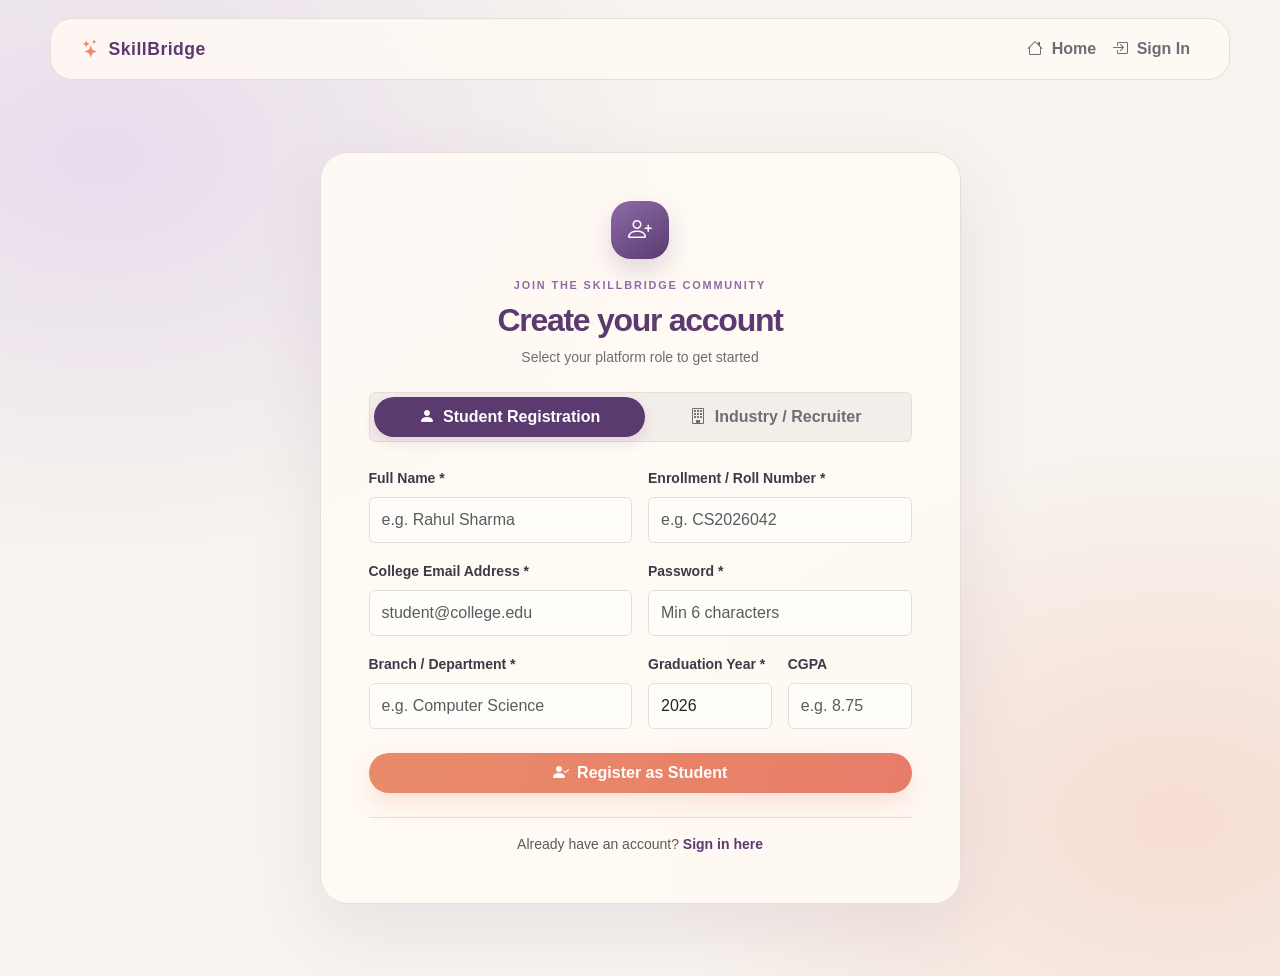
==== frontend/pages/register.html @ 31615688 "Code Push" ====
<!DOCTYPE html>
<html lang="en">
<head>
    <meta charset="UTF-8">
    <meta name="viewport" content="width=device-width, initial-scale=1.0">
    <title>Create Account - College Placement & Career Development Platform</title>
    <!-- Bootstrap 5 CSS -->
    <link href="https://cdn.jsdelivr.net/npm/bootstrap@5.3.3/dist/css/bootstrap.min.css" rel="stylesheet">
    <!-- Bootstrap Icons -->
    <link href="https://cdn.jsdelivr.net/npm/bootstrap-icons@1.11.3/font/bootstrap-icons.css" rel="stylesheet">
    <link rel="stylesheet" href="../css/style.css">
    <style>
        :root { --auth-bg:#f7f3ee; --auth-surface:#fffaf6; --auth-plum:#5b3a70; --auth-mauve:#8e6ba8; --auth-coral:#e98b6a; --auth-muted:#746a75; --auth-border:#e7ddd8; }
        body.auth-page { color:#28232a; background:radial-gradient(ellipse at 8% 16%,#e7dced 0,transparent 34%),radial-gradient(ellipse at 92% 84%,#f6ddd3 0,transparent 32%),var(--auth-bg)!important; }
        .auth-nav { width:min(1180px,calc(100% - 32px)); margin:18px auto 0; padding:10px 18px; border:1px solid #e6dcd8; border-radius:22px; background:#fffaf4dc!important; backdrop-filter:blur(16px); }
        .auth-nav .navbar-brand { color:var(--auth-plum)!important; font-size:1.1rem; }
        .auth-nav .navbar-brand i { color:var(--auth-coral); }
        .auth-nav .nav-link { color:var(--auth-muted)!important; font-weight:600; }
        .auth-nav .nav-link:hover { color:var(--auth-plum)!important; }
        .auth-main { flex:1; }
        .auth-main > .row { min-height:calc(100vh - 100px); align-items:center; }
        .auth-card { overflow:hidden; border:1px solid #e8ded9!important; border-radius:28px!important; background:#fffaf5ed; box-shadow:0 24px 70px #5b3a7017!important; }
        .auth-card .card-body { padding:clamp(1.5rem,5vw,3rem)!important; }
        .auth-mark { display:grid; place-items:center; width:58px; height:58px; margin:0 auto 18px; border-radius:20px; color:#fff; background:linear-gradient(145deg,var(--auth-mauve),var(--auth-plum)); box-shadow:0 12px 26px #5b3a702e; font-size:1.5rem; }
        .auth-eyebrow { color:var(--auth-mauve); font-size:.68rem; letter-spacing:.17em; font-weight:800; }
        .auth-card h1 { color:var(--auth-plum); letter-spacing:-.04em; }
        .auth-card p { color:var(--auth-muted)!important; }
        .auth-card .form-label { color:#403747; }
        .auth-card .form-control { min-height:46px; border-color:var(--auth-border); background:#fffdfa; }
        .auth-card .form-control:focus { border-color:var(--auth-mauve); box-shadow:0 0 0 .22rem #8e6ba826; }
        .auth-primary { border:0!important; border-radius:999px!important; color:white!important; background:linear-gradient(100deg,var(--auth-coral),#e77d69)!important; box-shadow:0 10px 24px #e98b6a38; }
        .auth-card .btn-success { border:0; border-radius:999px; background:linear-gradient(100deg,var(--auth-plum),var(--auth-mauve)); }
        .auth-card .nav-pills { border:1px solid var(--auth-border)!important; background:#f4eeea!important; }
        .auth-card .nav-pills .nav-link { color:var(--auth-muted); border-radius:999px; }
        .auth-card .nav-pills .nav-link.active { color:#fff; background:var(--auth-plum); box-shadow:0 5px 14px #5b3a7026; }
        .auth-card .alert-warning { color:#674f3f; background:#fbf1e5; border-color:#f0ddc5; }
        .auth-card a:not(.btn) { color:var(--auth-plum)!important; }
        .auth-card .border-top { border-color:var(--auth-border)!important; }
        @media(max-width:575px) { .auth-nav { margin-top:10px; } }
    </style>
</head>
<body class="auth-page auth-register">

    <!-- Header Navigation -->
    <nav class="navbar navbar-expand-lg auth-nav">
        <div class="container">
            <a class="navbar-brand fw-bold" href="../index.html">
                <i class="bi bi-stars me-2"></i>SkillBridge
            </a>
            <div class="navbar-nav ms-auto">
                <a class="nav-link" href="../index.html"><i class="bi bi-house me-1"></i> Home</a>
                <a class="nav-link" href="login.html"><i class="bi bi-box-arrow-in-right me-1"></i> Sign In</a>
            </div>
        </div>
    </nav>

    <main class="container auth-main py-5">
        <div class="row justify-content-center">
            <div class="col-lg-8 col-xl-7">
                <div class="card auth-card">
                    <div class="card-body p-4 p-md-5">
                        <div class="text-center mb-4">
                            <div class="auth-mark"><i class="bi bi-person-plus"></i></div>
                            <div class="auth-eyebrow mb-2">JOIN THE SKILLBRIDGE COMMUNITY</div>
                            <h1 class="h2 fw-bold">Create your account</h1>
                            <p class="text-muted small">Select your platform role to get started</p>
                        </div>

                        <!-- Feedback Alert -->
                        <div id="alert-box" class="alert d-none small mb-4" role="alert"></div>

                        <!-- Role Selection Tabs -->
                        <ul class="nav nav-pills nav-fill mb-4 p-1 bg-light rounded border" id="roleTabs" role="tablist">
                            <li class="nav-item" role="presentation">
                                <button class="nav-link active fw-semibold" id="student-tab" data-bs-toggle="pill" data-bs-target="#student-pane" type="button" role="tab">
                                    <i class="bi bi-person-fill me-1"></i> Student Registration
                                </button>
                            </li>
                            <li class="nav-item" role="presentation">
                                <button class="nav-link fw-semibold" id="industry-tab" data-bs-toggle="pill" data-bs-target="#industry-pane" type="button" role="tab">
                                    <i class="bi bi-building me-1"></i> Industry / Recruiter
                                </button>
                            </li>
                        </ul>

                        <div class="tab-content" id="roleTabContent">
                            <!-- Student Form -->
                            <div class="tab-pane fade show active" id="student-pane" role="tabpanel">
                                <form id="student-form">
                                    <div class="row g-3">
                                        <div class="col-md-6">
                                            <label class="form-label small fw-semibold">Full Name *</label>
                                            <input type="text" id="stu-name" class="form-control" placeholder="e.g. Rahul Sharma" required>
                                        </div>
                                        <div class="col-md-6">
                                            <label class="form-label small fw-semibold">Enrollment / Roll Number *</label>
                                            <input type="text" id="stu-roll" class="form-control" placeholder="e.g. CS2026042" required>
                                        </div>
                                        <div class="col-md-6">
                                            <label class="form-label small fw-semibold">College Email Address *</label>
                                            <input type="email" id="stu-email" class="form-control" placeholder="student@college.edu" required>
                                        </div>
                                        <div class="col-md-6">
                                            <label class="form-label small fw-semibold">Password *</label>
                                            <input type="password" id="stu-pwd" class="form-control" placeholder="Min 6 characters" minlength="6" required>
                                        </div>
                                        <div class="col-md-6">
                                            <label class="form-label small fw-semibold">Branch / Department *</label>
                                            <input type="text" id="stu-branch" class="form-control" placeholder="e.g. Computer Science" required>
                                        </div>
                                        <div class="col-md-3">
                                            <label class="form-label small fw-semibold">Graduation Year *</label>
                                            <input type="number" id="stu-year" class="form-control" placeholder="2026" min="2020" max="2035" value="2026" required>
                                        </div>
                                        <div class="col-md-3">
                                            <label class="form-label small fw-semibold">CGPA</label>
                                            <input type="number" step="0.01" id="stu-cgpa" class="form-control" placeholder="e.g. 8.75" min="0" max="10">
                                        </div>
                                    </div>
                                    <div class="mt-4">
                                        <button type="submit" id="stu-submit" class="btn auth-primary w-100 py-2 fw-semibold">
                                            <i class="bi bi-person-check-fill me-1"></i> Register as Student
                                        </button>
                                    </div>
                                </form>
                            </div>

                            <!-- Industry Form -->
                            <div class="tab-pane fade" id="industry-pane" role="tabpanel">
                                <div class="alert alert-warning small py-2 mb-3">
                                    <i class="bi bi-shield-exclamation me-1"></i>
                                    <strong>Approval Notice:</strong> Industry accounts are registered with <code>status = PENDING</code> and require administrator approval before gaining recruiter privileges.
                                </div>
                                <form id="industry-form">
                                    <div class="row g-3">
                                        <div class="col-md-6">
                                            <label class="form-label small fw-semibold">Full Name *</label>
                                            <input type="text" id="ind-name" class="form-control" placeholder="e.g. Priya Nair" required>
                                        </div>
                                        <div class="col-md-6">
                                            <label class="form-label small fw-semibold">Work / Corporate Email *</label>
                                            <input type="email" id="ind-email" class="form-control" placeholder="recruiter@company.com" required>
                                        </div>
                                        <div class="col-md-6">
                                            <label class="form-label small fw-semibold">Password *</label>
                                            <input type="password" id="ind-pwd" class="form-control" placeholder="Min 6 characters" minlength="6" required>
                                        </div>
                                        <div class="col-md-6">
                                            <label class="form-label small fw-semibold">Designation / Role *</label>
                                            <input type="text" id="ind-designation" class="form-control" placeholder="e.g. Senior Tech Recruiter" required>
                                        </div>
                                        <div class="col-md-6">
                                            <label class="form-label small fw-semibold">Company Name *</label>
                                            <input type="text" id="ind-company" class="form-control" placeholder="e.g. Microsoft India" required>
                                        </div>
                                        <div class="col-md-6">
                                            <label class="form-label small fw-semibold">Years of Experience</label>
                                            <input type="number" id="ind-exp" class="form-control" placeholder="e.g. 5" min="0" max="60">
                                        </div>
                                    </div>
                                    <div class="mt-4">
                                        <button type="submit" id="ind-submit" class="btn btn-success w-100 py-2 fw-semibold">
                                            <i class="bi bi-building-add me-1"></i> Register as Industry Expert
                                        </button>
                                    </div>
                                </form>
                            </div>
                        </div>

                        <div class="text-center mt-4 pt-3 border-top small">
                            <span class="text-muted">Already have an account?</span>
                            <a href="login.html" class="fw-semibold text-decoration-none">Sign in here</a>
                        </div>
                    </div>
                </div>
            </div>
        </div>
    </main>

    <!-- Bootstrap 5 Bundle JS -->
    <script src="https://cdn.jsdelivr.net/npm/bootstrap@5.3.3/dist/js/bootstrap.bundle.min.js"></script>

    <script type="module">
        import { API_BASE, setToken, setUser } from '../js/auth.js';

        const alertBox = document.getElementById("alert-box");

        function showAlert(msg, type) {
            alertBox.className = `alert alert-${type} small mb-4`;
            alertBox.textContent = msg;
            alertBox.classList.remove("d-none");
            window.scrollTo({ top: 0, behavior: 'smooth' });
        }

        async function parseResponse(res) {
            const contentType = res.headers.get("content-type");
            if (contentType && contentType.includes("application/json")) {
                return await res.json();
            }
            const text = await res.text();
            throw new Error(`Server returned HTTP ${res.status} (non-JSON). Verify Flask backend is running on port 5000.`);
        }

        // Student Form Submit
        document.getElementById("student-form").addEventListener("submit", async (e) => {
            e.preventDefault();
            alertBox.classList.add("d-none");
            const btn = document.getElementById("stu-submit");
            btn.disabled = true;

            const payload = {
                name: document.getElementById("stu-name").value.trim(),
                roll_number: document.getElementById("stu-roll").value.trim(),
                email: document.getElementById("stu-email").value.trim(),
                password: document.getElementById("stu-pwd").value,
                branch: document.getElementById("stu-branch").value.trim(),
                graduation_year: parseInt(document.getElementById("stu-year").value, 10),
                cgpa: document.getElementById("stu-cgpa").value ? parseFloat(document.getElementById("stu-cgpa").value) : null
            };

            try {
                const res = await fetch(`${API_BASE}/api/auth/student/register`, {
                    method: "POST",
                    headers: { "Content-Type": "application/json", "Accept": "application/json" },
                    body: JSON.stringify(payload)
                });
                const data = await parseResponse(res);
                if (res.ok) {
                    setToken(data.data.token);
                    setUser(data.data.user);
                    showAlert("Student registered successfully! Redirecting to home...", "success");
                    setTimeout(() => window.location.href = "../index.html", 1500);
                } else {
                    showAlert(data.message || "Registration failed.", "danger");
                }
            } catch (err) {
                showAlert(`Registration error: ${err.message}`, "danger");
            } finally {
                btn.disabled = false;
            }
        });

        // Industry Form Submit
        document.getElementById("industry-form").addEventListener("submit", async (e) => {
            e.preventDefault();
            alertBox.classList.add("d-none");
            const btn = document.getElementById("ind-submit");
            btn.disabled = true;

            const payload = {
                name: document.getElementById("ind-name").value.trim(),
                email: document.getElementById("ind-email").value.trim(),
                password: document.getElementById("ind-pwd").value,
                designation: document.getElementById("ind-designation").value.trim(),
                company: document.getElementById("ind-company").value.trim(),
                experience_years: document.getElementById("ind-exp").value ? parseInt(document.getElementById("ind-exp").value, 10) : 0
            };

            try {
                const res = await fetch(`${API_BASE}/api/auth/industry/register`, {
                    method: "POST",
                    headers: { "Content-Type": "application/json", "Accept": "application/json" },
                    body: JSON.stringify(payload)
                });
                const data = await parseResponse(res);
                if (res.ok) {
                    setToken(data.data.token);
                    setUser(data.data.user);
                    showAlert("Registration submitted! Status: PENDING administrator approval. Redirecting...", "warning");
                    setTimeout(() => window.location.href = "../index.html", 2000);
                } else {
                    showAlert(data.message || "Registration failed.", "danger");
                }
            } catch (err) {
                showAlert(`Registration error: ${err.message}`, "danger");
            } finally {
                btn.disabled = false;
            }
        });
    </script>
</body>
</html>
---- frontend/css/style.css ----
/* Base Styles for College Placement & Career Development Platform */

body {
    min-height: 100vh;
    display: flex;
    flex-direction: column;
    font-family: -apple-system, BlinkMacSystemFont, "Segoe UI", Roboto, "Helvetica Neue", Arial, sans-serif;
}

.navbar-brand {
    letter-spacing: 0.5px;
}

.card {
    transition: transform 0.2s ease, box-shadow 0.2s ease;
    border-radius: 0.75rem;
}

.card:hover {
    box-shadow: 0 0.5rem 1rem rgba(0, 0, 0, 0.08) !important;
}

pre#api-response-output {
    white-space: pre-wrap;
    word-break: break-word;
    font-size: 0.85rem;
}
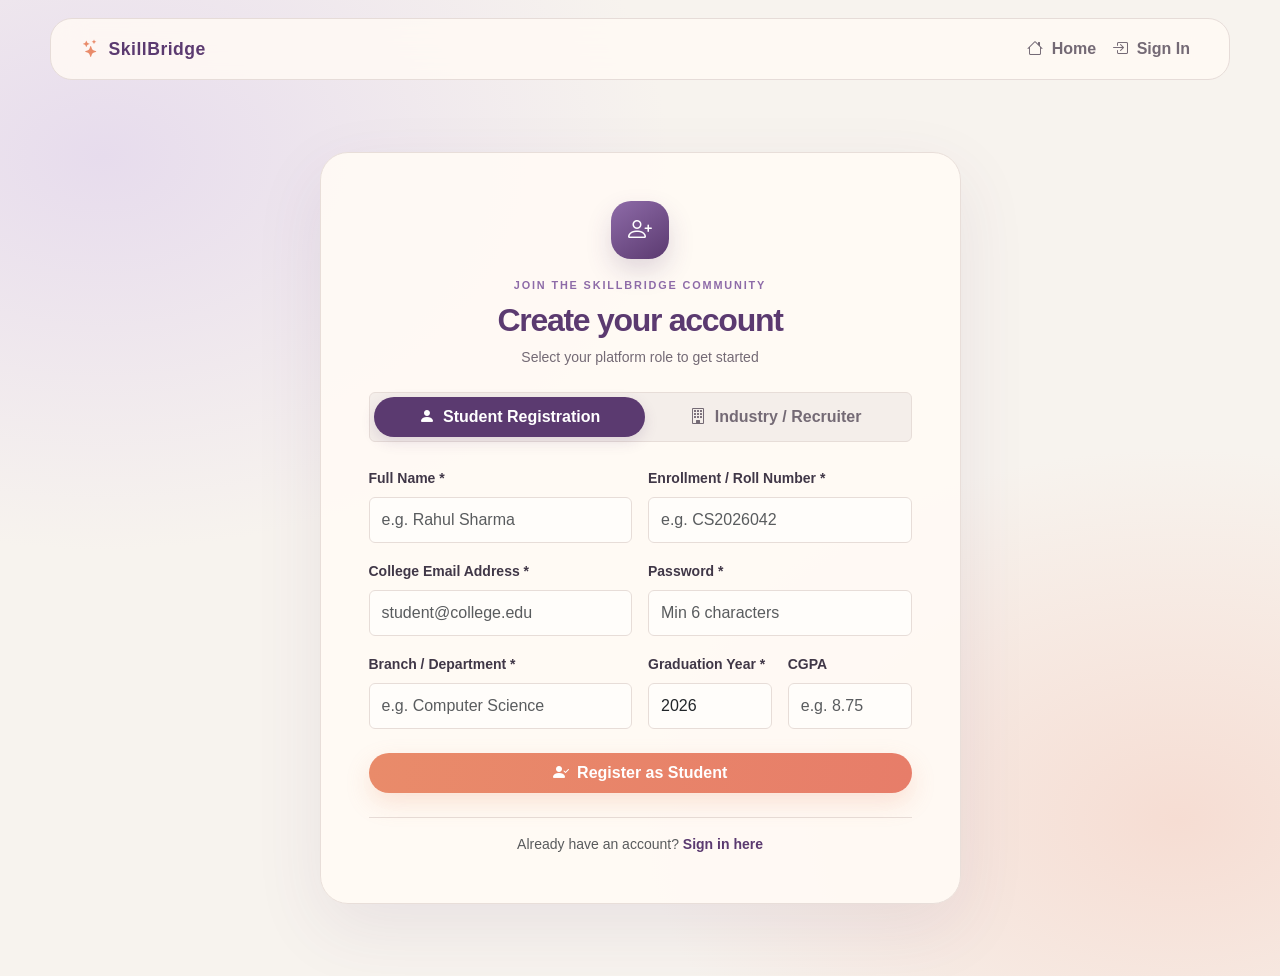
==== commit 361c3f09: "Fixed Routing Issue" ====
--- a/frontend/pages/register.html
+++ b/frontend/pages/register.html
@@ -44,12 +44,12 @@
     <!-- Header Navigation -->
     <nav class="navbar navbar-expand-lg auth-nav">
         <div class="container">
-            <a class="navbar-brand fw-bold" href="../index.html">
+            <a class="navbar-brand fw-bold" href="/">
                 <i class="bi bi-stars me-2"></i>SkillBridge
             </a>
             <div class="navbar-nav ms-auto">
-                <a class="nav-link" href="../index.html"><i class="bi bi-house me-1"></i> Home</a>
-                <a class="nav-link" href="login.html"><i class="bi bi-box-arrow-in-right me-1"></i> Sign In</a>
+                <a class="nav-link" href="/"><i class="bi bi-house me-1"></i> Home</a>
+                <a class="nav-link" href="/login"><i class="bi bi-box-arrow-in-right me-1"></i> Sign In</a>
             </div>
         </div>
     </nav>
@@ -169,7 +169,7 @@
 
                         <div class="text-center mt-4 pt-3 border-top small">
                             <span class="text-muted">Already have an account?</span>
-                            <a href="login.html" class="fw-semibold text-decoration-none">Sign in here</a>
+                            <a href="/login" class="fw-semibold text-decoration-none">Sign in here</a>
                         </div>
                     </div>
                 </div>
@@ -198,7 +198,7 @@
                 return await res.json();
             }
             const text = await res.text();
-            throw new Error(`Server returned HTTP ${res.status} (non-JSON). Verify Flask backend is running on port 5000.`);
+            throw new Error(`Server returned HTTP ${res.status} (non-JSON). Verify Flask backend is running.`);
         }
 
         // Student Form Submit
@@ -228,8 +228,8 @@
                 if (res.ok) {
                     setToken(data.data.token);
                     setUser(data.data.user);
-                    showAlert("Student registered successfully! Redirecting to home...", "success");
-                    setTimeout(() => window.location.href = "../index.html", 1500);
+                    showAlert("Student registered successfully! Redirecting to student dashboard...", "success");
+                    setTimeout(() => window.location.href = "/student/dashboard", 1500);
                 } else {
                     showAlert(data.message || "Registration failed.", "danger");
                 }
@@ -266,8 +266,8 @@
                 if (res.ok) {
                     setToken(data.data.token);
                     setUser(data.data.user);
-                    showAlert("Registration submitted! Status: PENDING administrator approval. Redirecting...", "warning");
-                    setTimeout(() => window.location.href = "../index.html", 2000);
+                    showAlert("Registration submitted! Status: PENDING administrator approval. Redirecting to sign in...", "warning");
+                    setTimeout(() => window.location.href = "/login", 2000);
                 } else {
                     showAlert(data.message || "Registration failed.", "danger");
                 }
